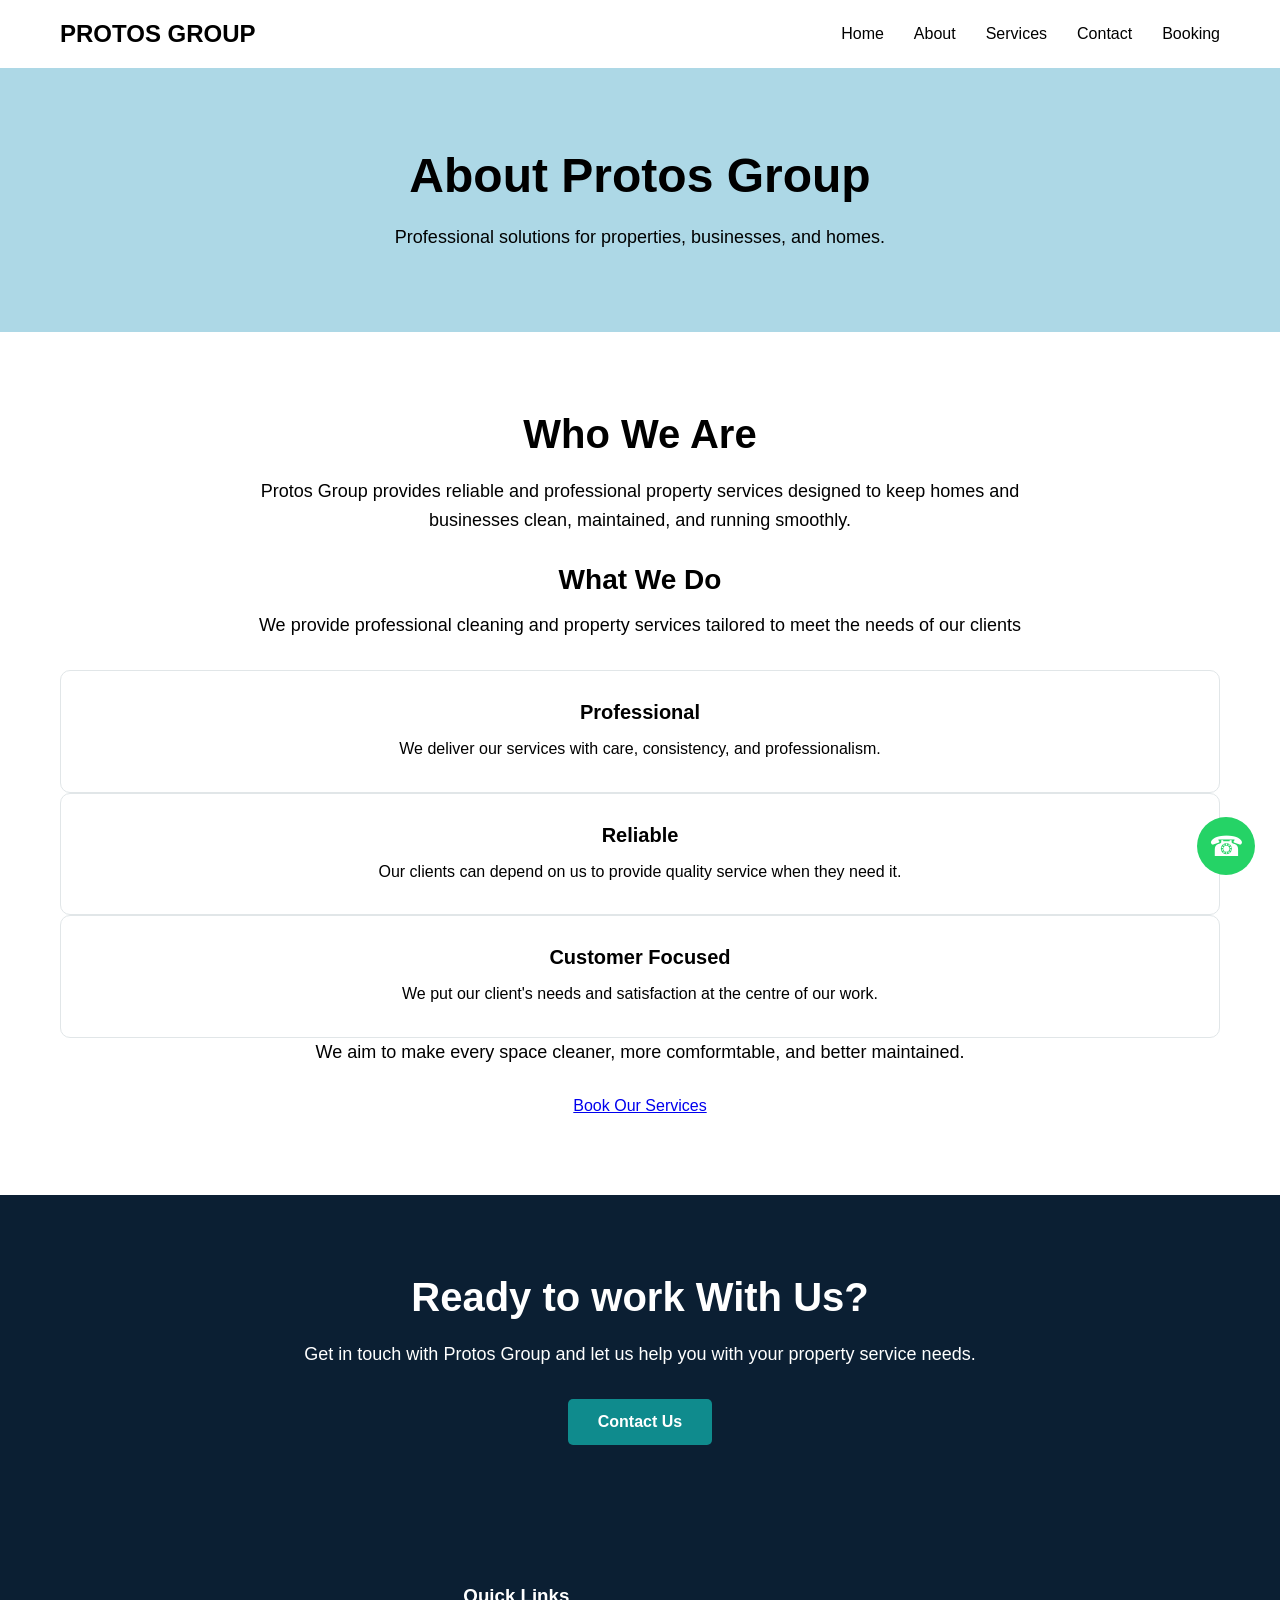
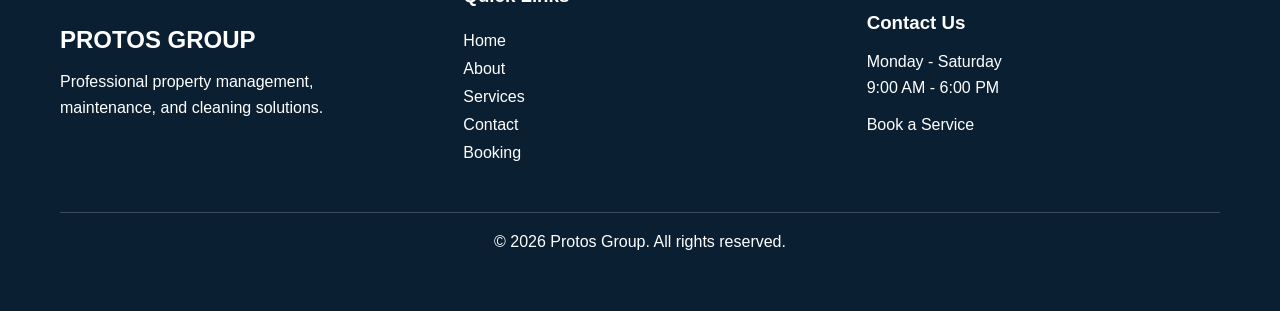
==== about.html @ 8dde9161 "Initial Protos Group website" ====
<!doctype html>
<html lang="en">
  <head>
    <meta charset="UTF-8" />
    <meta name="viewport" content="width=device-width, initial-scale=1.0" />
    <title>About Us | Protos Group</title>
    <link rel="stylesheet" href="./css/style.css" />
  </head>
  <body>
    <header>
      <nav>
        <h1>PROTOS GROUP</h1>
        <button class="menu-toggle" aria-label="Open navigation">
          <span></span>
          <span></span>
          <span></span>
        </button>
        <ul>
          <li><a href="index.html">Home</a></li>
          <li><a href="about.html">About</a></li>
          <li><a href="services.html">Services</a></li>
          <li><a href="contact.html">Contact</a></li>
          <li><a href="booking.html">Booking</a></li>
        </ul>
      </nav>
    </header>
    <main>
      <section class="about-hero">
        <h1>About Protos Group</h1>
        <p>Professional solutions for properties, businesses, and homes.</p>
      </section>
      <section class="about-intro">
        <h2>Who We Are</h2>
        <p>
          Protos Group provides reliable and professional property services
          designed to keep homes and businesses clean, maintained, and running
          smoothly.
        </p>
        <h3>What We Do</h3>
        <p>
          We provide professional cleaning and property services tailored to
          meet the needs of our clients
        </p>
        <div class="about-highlights">
          <div class="highlights">
            <h4>Professional</h4>
            <p>
              We deliver our services with care, consistency, and
              professionalism.
            </p>
          </div>
          <div class="highlights">
            <h4>Reliable</h4>
            <p>
              Our clients can depend on us to provide quality service when they
              need it.
            </p>
          </div>
          <div class="highlights">
            <h4>Customer Focused</h4>
            <p>
              We put our client's needs and satisfaction at the centre of our
              work.
            </p>
          </div>
        </div>
        <p>
          We aim to make every space cleaner, more comformtable, and better
          maintained.
        </p>
        <a href="booking.html">Book Our Services</a>
      </section>
      <section class="about-cta">
        <h2>Ready to work With Us?</h2>
        <p>
          Get in touch with Protos Group and let us help you with your property
          service needs.
        </p>
        <a href="contact.html">Contact Us</a>
      </section>
    </main>
    <a
      href="https://wa.me/2347063300548"
      class="whatsapp-button"
      aria-label="Chat with Protos Group on Whatsapp"
      ><span>☎</span></a
    >
    <footer>
      <div class="footer-content">
        <div class="footer-brand">
          <h2>PROTOS GROUP</h2>
          <p>
            Professional property management, maintenance, and cleaning
            solutions.
          </p>
        </div>
        <div class="footer-links">
          <h3>Quick Links</h3>
          <a href="index.html">Home</a>
          <a href="about.html">About</a>
          <a href="services.html">Services</a>
          <a href="contact.html">Contact</a>
          <a href="booking.html">Booking</a>
        </div>
        <div class="footer-contact">
          <h3>Contact Us</h3>

          <p>Monday - Saturday</p>
          <p>9:00 AM - 6:00 PM</p>

          <a href="booking.html">Book a Service</a>
        </div>
      </div>
      <div class="footer-bottom">
        <p>&copy; 2026 Protos Group. All rights reserved.</p>
      </div>
    </footer>
    <script src="script.js"></script>
  </body>
</html>
---- css/style.css ----
/* GENERAL / RESET */

* {
  margin: 0;
  padding: 0;
  box-sizing: border-box;
}

body {
  font-family: Arial, sans-serif;
}


/* NAVIGATION */

header {
  padding: 20px 60px;
}

nav {
  display: flex;
  justify-content: space-between;
  align-items: center;
}

nav ul {
  display: flex;
  list-style: none;
  gap: 30px;
}

nav a {
  text-decoration: none;
  color: black;
}

.menu-toggle {
  display: none;
  width: 35px;
  padding: 5px;
  border: none;
  background: none;
  cursor: pointer;
}

.menu-toggle span {
  display: block;
  height: 3px;
  margin: 5px 0;
  background-color: black;
  transition: 0.3s ease;
}


/* HOME HERO */

.hero {
  min-height: 80vh;
  display: flex;
  align-items: center;
  padding: 60px;
  background-color: #f4f7f8;
}

.hero-content {
  max-width: 700px;
}

.hero-content h2 {
  font-size: 56px;
  line-height: 1.1;
  margin-bottom: 20px;
}

.hero-content p {
  font-size: 18px;
  line-height: 1.6;
  margin-bottom: 30px;
}

.hero-content a {
  display: inline-block;
  padding: 14px 24px;
  background-color: black;
  color: white;
  text-decoration: none;
  border-radius: 5px;
  font-weight: bold;
}


/* HOME SERVICES */

.services-preview {
  padding: 80px 60px;
}

.services-preview h2 {
  text-align: center;
  font-size: 40px;
  margin-bottom: 50px;
}

.service-container {
  display: flex;
  gap: 30px;
}

.service-card {
  flex: 1;
  padding: 30px;
  background-color: #ffffff;
  border-radius: 10px;
  border: 1px solid #e1e6e8;
  transition:
    transform 0.3s ease,
    box-shadow 0.3s ease;
}

.service-card h3 {
  font-size: 22px;
  margin-bottom: 15px;
}

.service-card p {
  line-height: 1.6;
}

.service-card:hover {
  transform: translateY(-8px);
  box-shadow: 0 10px 25px rgba(0, 0, 0, 0.08);
}


/* HOME ABOUT PREVIEW */

.about-preview {
  padding: 80px 60px;
  background-color: #f4f7f8;
}

.about-content {
  max-width: 800px;
  margin: 0 auto;
  text-align: center;
}

.about-content h2 {
  font-size: 40px;
  margin-bottom: 20px;
}

.about-content p {
  font-size: 18px;
  line-height: 1.6;
  margin-bottom: 30px;
}

.about-content a {
  display: inline-block;
  padding: 14px 28px;
  background-color: #0b1f33;
  color: white;
  text-decoration: none;
  border-radius: 5px;
  font-weight: bold;
  transition: background-color 0.3s ease;
}

.about-content a:hover {
  background-color: #0f8b8d;
}


/* HOME CTA */

.cta {
  padding: 80px 60px;
  background-color: #0b1f33;
  color: white;
}

.cta-content {
  max-width: 800px;
  margin: 0 auto;
  text-align: center;
}

.cta-content h2 {
  font-size: 40px;
  margin-bottom: 20px;
}

.cta-content p {
  font-size: 18px;
  line-height: 1.6;
  margin-bottom: 30px;
}

.cta-content a {
  display: inline-block;
  padding: 14px 30px;
  background-color: #0f8b8d;
  color: white;
  text-decoration: none;
  border-radius: 5px;
  font-weight: bold;
  transition: background-color 0.3s ease;
}

.cta-content a:hover {
  background-color: #ffffff;
  color: #0b1f33;
}


/* ABOUT PAGE */

.about-hero {
  padding: 80px 60px;
  background-color: lightblue;
  text-align: center;
}

.about-hero h1 {
  font-size: 48px;
  margin-bottom: 20px;
}

.about-hero p {
  font-size: 18px;
  line-height: 1.6;
}

.about-intro {
  padding: 80px 60px;
  text-align: center;
}

.about-intro h2 {
  font-size: 40px;
  margin-bottom: 20px;
}

.about-intro > p {
  max-width: 800px;
  margin: 0 auto 30px;
  font-size: 18px;
  line-height: 1.6;
}

.about-intro h3 {
  font-size: 28px;
  margin-bottom: 15px;
}

.about-content {
  max-width: 1000px;
  margin: 50px auto 0;
  display: flex;
  align-items: center;
  gap: 50px;
  text-align: left;
}

.about-text {
  flex: 1;
}

.about-text p {
  line-height: 1.6;
}

.about-image {
  flex: 1;
}

.about-image img {
  width: 100%;
  display: block;
  border-radius: 10px;
}

.about-intro .highlights {
  flex: 1;
  padding: 30px;
  border: 1px solid #e1e6e8;
  border-radius: 10px;
  background-color: #ffffff;
}

.about-intro .highlights h4 {
  font-size: 20px;
  margin-bottom: 12px;
}

.about-intro .highlights p {
  line-height: 1.6;
}


/* ABOUT CTA */

.about-cta {
  padding: 80px 60px;
  background-color: #0b1f33;
  color: white;
  text-align: center;
}

.about-cta h2 {
  font-size: 40px;
  margin-bottom: 20px;
}

.about-cta p {
  max-width: 700px;
  margin: 0 auto 30px;
  font-size: 18px;
  line-height: 1.6;
}

.about-cta a {
  display: inline-block;
  padding: 14px 30px;
  background-color: #0f8b8d;
  color: white;
  text-decoration: none;
  border-radius: 5px;
  font-weight: bold;
}


/* SERVICES PAGE */

.services-hero {
  padding: 80px 60px;
  background-color: #f4f7f8;
  text-align: center;
}

.services-hero h1 {
  font-size: 48px;
  margin-bottom: 20px;
}

.services-hero p {
  max-width: 700px;
  margin: 0 auto;
  font-size: 18px;
  line-height: 1.6;
}

.services-list {
  padding: 80px 60px;
}

.services-list h2 {
  text-align: center;
  font-size: 40px;
  margin-bottom: 50px;
}

.services-grid {
  display: flex;
  gap: 30px;
}

.service-box {
  flex: 1;
  padding: 35px;
  border: 1px solid #e1e6e8;
  border-radius: 10px;
  background-color: #ffffff;
}

.service-box h3 {
  font-size: 24px;
  margin-bottom: 15px;
}

.service-box p {
  line-height: 1.6;
}

.services-cta {
  padding: 80px 60px;
  background-color: #0b1f33;
  color: white;
  text-align: center;
}

.services-cta h2 {
  font-size: 40px;
  margin-bottom: 20px;
}

.services-cta p {
  max-width: 700px;
  margin: 0 auto 30px;
  font-size: 18px;
  line-height: 1.6;
}

.services-cta a {
  display: inline-block;
  padding: 14px 30px;
  background-color: #0f8b8d;
  color: white;
  text-decoration: none;
  border-radius: 5px;
  font-weight: bold;
}


/* CONTACT PAGE */

.contact-hero {
  padding: 80px 60px;
  background-color: #f4f7f8;
  text-align: center;
}

.contact-hero h1 {
  font-size: 48px;
  margin-bottom: 20px;
}

.contact-hero p {
  max-width: 700px;
  margin: 0 auto;
  font-size: 18px;
  line-height: 1.6;
}

.contact-section {
  padding: 80px 60px;
}

.contact-section h2 {
  text-align: center;
  font-size: 40px;
  margin-bottom: 50px;
}

.contact-container {
  max-width: 700px;
  margin: 0 auto;
}

.contact-info {
  padding: 40px;
  border: 1px solid #e1e6e8;
  border-radius: 10px;
  background-color: #ffffff;
}

.contact-info h3 {
  font-size: 28px;
  margin-bottom: 20px;
}

.contact-info p {
  line-height: 1.6;
  margin-bottom: 20px;
}

.contact-info a {
  display: block;
  width: fit-content;
  margin-top: 15px;
  padding: 12px 22px;
  background-color: #0f8b8d;
  color: white;
  text-decoration: none;
  border-radius: 5px;
  font-weight: bold;
}

.contact-cta {
  padding: 80px 60px;
  background-color: #0b1f33;
  color: white;
  text-align: center;
}

.contact-cta h2 {
  font-size: 40px;
  margin-bottom: 20px;
}

.contact-cta p {
  margin-bottom: 30px;
  font-size: 18px;
}

.contact-cta a {
  display: inline-block;
  padding: 14px 30px;
  background-color: #0f8b8d;
  color: white;
  text-decoration: none;
  border-radius: 5px;
  font-weight: bold;
}

/* BOOKING PAGE */
/* BOOKING PAGE */

.booking-hero {
  padding: 80px 60px;
  background-color: #f4f7f8;
  text-align: center;
}

.booking-hero h1 {
  font-size: 48px;
  margin-bottom: 20px;
}

.booking-hero p {
  max-width: 700px;
  margin: 0 auto;
  font-size: 18px;
  line-height: 1.6;
}

.booking-section {
  padding: 80px 60px;
}

.booking-section h2 {
  text-align: center;
  font-size: 40px;
  margin-bottom: 50px;
}

#booking-form {
  max-width: 750px;
  margin: 0 auto;
  padding: 40px;
  border: 1px solid #e1e6e8;
  border-radius: 10px;
  background-color: #ffffff;
}

.form-group {
  margin-bottom: 25px;
}

.form-group label {
  display: block;
  margin-bottom: 8px;
  font-weight: bold;
}

.form-group input,
.form-group select,
.form-group textarea {
  width: 100%;
  padding: 13px;
  border: 1px solid #cfd6da;
  border-radius: 5px;
  font-family: Arial, sans-serif;
  font-size: 16px;
}

.form-group textarea {
  resize: vertical;
}

.form-row {
  display: flex;
  gap: 20px;
}

.form-row .form-group {
  flex: 1;
}

#booking-form button {
  width: 100%;
  padding: 15px;
  border: none;
  border-radius: 5px;
  background-color: #0f8b8d;
  color: white;
  font-size: 16px;
  font-weight: bold;
  cursor: pointer;
}

#booking-form button:hover {
  background-color: #0b1f33;
}


/* WHATSAPP BUTTON */

.whatsapp-button {
  position: fixed;
  right: 25px;
  bottom: 25px;
  width: 58px;
  height: 58px;
  display: flex;
  align-items: center;
  justify-content: center;
  background-color: #25d366;
  color: white;
  text-decoration: none;
  border-radius: 50%;
  font-size: 28px;
  z-index: 1000;
}


/* FOOTER */

footer {
  background-color: #0b1f33;
  color: white;
  padding: 60px;
}

.footer-content {
  display: flex;
  justify-content: space-evenly;
  align-items: center;
  gap: 50px;
}

.footer-content > div {
  flex: 1;
}

.footer-content h2,
.footer-content h3 {
  margin-bottom: 15px;
}

.footer-content p {
  line-height: 1.6;
}

.footer-links {
  display: flex;
  flex-direction: column;
  gap: 10px;
}

.footer-links a {
  color: white;
  text-decoration: none;
}

.footer-contact a {
  display: inline-block;
  margin-top: 15px;
  color: white;
  text-decoration: none;
}

.footer-bottom {
  margin-top: 50px;
  padding-top: 20px;
  border-top: 1px solid rgba(255, 255, 255, 0.2);
  text-align: center;
}


/* MOBILE RESPONSIVENESS */

@media (max-width: 768px) {

  header {
    padding: 20px 30px;
  }

  nav {
    position: relative;
    flex-wrap: wrap;
  }

  .menu-toggle {
    display: block;
  }

  nav ul {
    display: none;
    width: 100%;
    flex-direction: column;
    gap: 15px;
    align-items: center;
    padding: 20px 0;
  }

  nav ul.show-menu {
    display: flex;
  }


  /* HOME */

  .hero {
    min-height: auto;
    padding: 60px 30px;
  }

  .hero-content h2 {
    font-size: 40px;
  }

  .hero-content p {
    font-size: 16px;
  }

  .service-container {
    flex-direction: column;
  }

  .services-preview {
    padding: 60px 30px;
  }

  .services-preview h2 {
    font-size: 34px;
  }

  .about-preview {
    padding: 60px 30px;
  }

  .about-content h2 {
    font-size: 34px;
  }

  .cta {
    padding: 60px 30px;
  }


  /* ABOUT */

  .about-hero {
    padding: 60px 30px;
  }

  .about-hero h1 {
    font-size: 38px;
  }

  .about-intro {
    padding: 60px 30px;
  }

  .about-intro h2 {
    font-size: 34px;
  }

  .about-content {
    flex-direction: column;
    gap: 30px;
  }

  .about-text,
  .about-image {
    width: 100%;
  }

  .about-cta {
    padding: 60px 30px;
  }

  .about-cta h2 {
    font-size: 34px;
  }


  /* SERVICES */

  .services-hero {
    padding: 60px 30px;
  }

  .services-hero h1 {
    font-size: 38px;
  }

  .services-list {
    padding: 60px 30px;
  }

  .services-list h2 {
    font-size: 34px;
  }

  .services-grid {
    flex-direction: column;
  }

  .service-box {
    width: 100%;
  }

  .services-cta {
    padding: 60px 30px;
  }

  .services-cta h2 {
    font-size: 34px;
  }


  /* CONTACT */

  .contact-hero {
    padding: 60px 30px;
  }

  .contact-hero h1 {
    font-size: 38px;
  }

  .contact-section {
    padding: 60px 30px;
  }

  .contact-section h2 {
    font-size: 34px;
  }

  .contact-info {
    padding: 30px;
  }

  .contact-cta {
    padding: 60px 30px;
  }

  .contact-cta h2 {
    font-size: 34px;
  }

  /* BOOKING  */
  /* BOOKING RESPONSIVENESS */

.booking-hero {
  padding: 60px 30px;
}

.booking-hero h1 {
  font-size: 38px;
}

.booking-section {
  padding: 60px 30px;
}

.booking-section h2 {
  font-size: 34px;
}

#booking-form {
  padding: 30px;
}

.form-row {
  flex-direction: column;
  gap: 0;
}


  /* FOOTER */

  footer {
    padding: 50px 30px;
  }

  .footer-content {
    flex-direction: column;
    align-items: flex-start;
    gap: 40px;
  }

  .footer-content > div {
    width: 100%;
  }

  .footer-bottom {
    margin-top: 40px;
  }


  /* WHATSAPP */

  .whatsapp-button {
    right: 20px;
    bottom: 20px;
    width: 55px;
    height: 55px;
    font-size: 26px;
  }
}
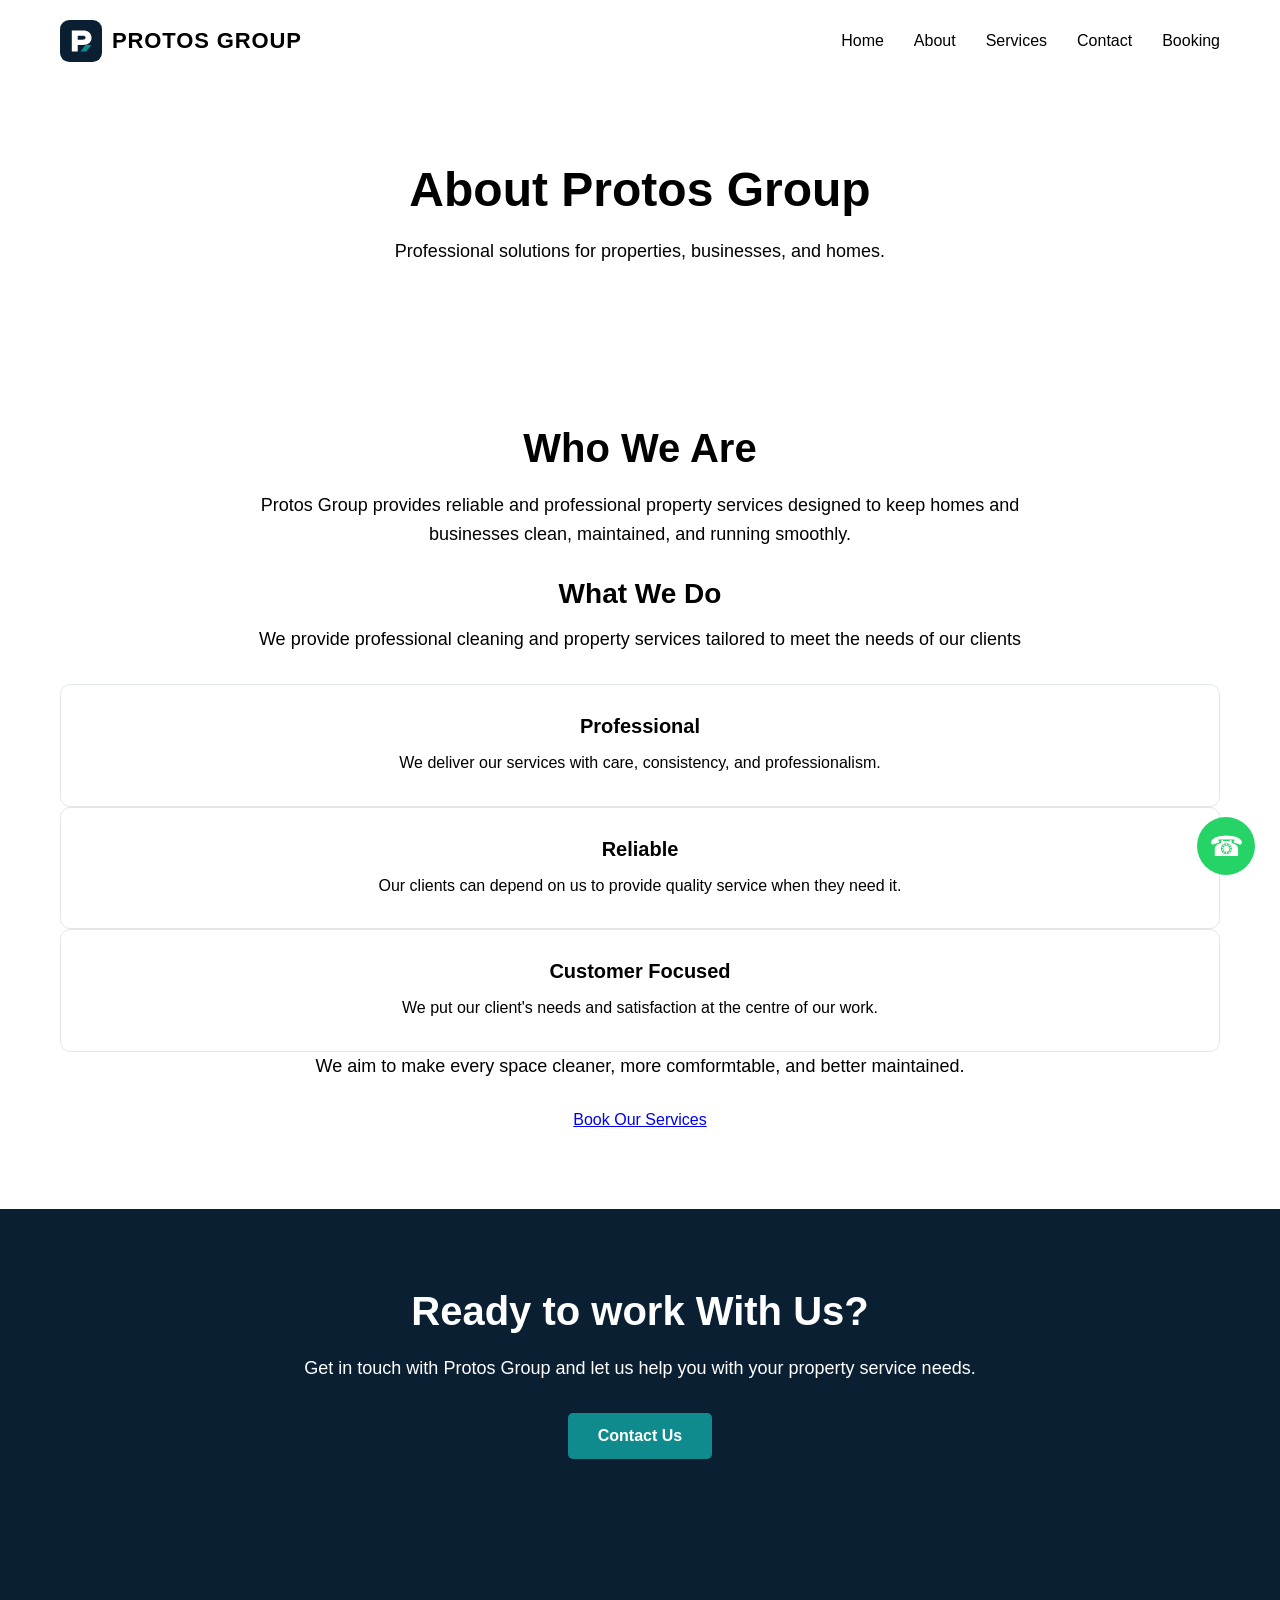
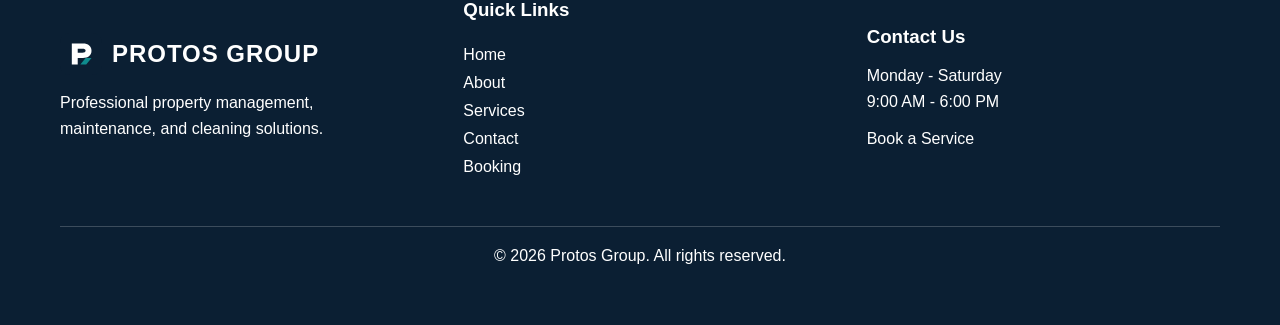
==== commit 91ff7586: "Add Protos Group logo" ====
--- a/about.html
+++ b/about.html
@@ -9,7 +9,10 @@
   <body>
     <header>
       <nav>
-        <h1>PROTOS GROUP</h1>
+        <a class="brand" href="index.html" aria-label="Protos Group home">
+          <img src="logo.svg" alt="" />
+          <span>PROTOS GROUP</span>
+        </a>
         <button class="menu-toggle" aria-label="Open navigation">
           <span></span>
           <span></span>
@@ -88,7 +91,10 @@
     <footer>
       <div class="footer-content">
         <div class="footer-brand">
-          <h2>PROTOS GROUP</h2>
+          <h2 class="footer-logo">
+            <img src="logo.svg" alt="" />
+            <span>PROTOS GROUP</span>
+          </h2>
           <p>
             Professional property management, maintenance, and cleaning
             solutions.
--- a/css/style.css
+++ b/css/style.css
@@ -10,7 +10,6 @@
   font-family: Arial, sans-serif;
 }
 
-
 /* NAVIGATION */
 
 header {
@@ -21,6 +20,32 @@
   display: flex;
   justify-content: space-between;
   align-items: center;
+}
+
+.brand,
+.footer-logo {
+  display: inline-flex;
+  align-items: center;
+  gap: 10px;
+  color: inherit;
+  text-decoration: none;
+  letter-spacing: 0.04em;
+}
+
+.brand img,
+.footer-logo img {
+  width: 42px;
+  height: 42px;
+  flex: 0 0 auto;
+}
+
+.brand {
+  font-size: 22px;
+  font-weight: 700;
+}
+
+.footer-logo {
+  font-size: 24px;
 }
 
 nav ul {
@@ -51,7 +76,6 @@
   transition: 0.3s ease;
 }
 
-
 /* HOME HERO */
 
 .hero {
@@ -87,7 +111,6 @@
   border-radius: 5px;
   font-weight: bold;
 }
-
 
 /* HOME SERVICES */
 
@@ -131,7 +154,6 @@
   box-shadow: 0 10px 25px rgba(0, 0, 0, 0.08);
 }
 
-
 /* HOME ABOUT PREVIEW */
 
 .about-preview {
@@ -171,7 +193,6 @@
   background-color: #0f8b8d;
 }
 
-
 /* HOME CTA */
 
 .cta {
@@ -213,12 +234,11 @@
   color: #0b1f33;
 }
 
-
 /* ABOUT PAGE */
 
 .about-hero {
   padding: 80px 60px;
-  background-color: lightblue;
+  background-color: white;
   text-align: center;
 }
 
@@ -298,7 +318,6 @@
   line-height: 1.6;
 }
 
-
 /* ABOUT CTA */
 
 .about-cta {
@@ -329,7 +348,6 @@
   border-radius: 5px;
   font-weight: bold;
 }
-
 
 /* SERVICES PAGE */
 
@@ -412,7 +430,6 @@
   font-weight: bold;
 }
 
-
 /* CONTACT PAGE */
 
 .contact-hero {
@@ -505,6 +522,7 @@
 }
 
 /* BOOKING PAGE */
+
 /* BOOKING PAGE */
 
 .booking-hero {
@@ -593,7 +611,6 @@
 #booking-form button:hover {
   background-color: #0b1f33;
 }
-
 
 /* WHATSAPP BUTTON */
 
@@ -614,7 +631,6 @@
   z-index: 1000;
 }
 
-
 /* FOOTER */
 
 footer {
@@ -668,13 +684,20 @@
   text-align: center;
 }
 
-
 /* MOBILE RESPONSIVENESS */
 
 @media (max-width: 768px) {
-
   header {
     padding: 20px 30px;
+  }
+
+  .brand {
+    font-size: 18px;
+  }
+
+  .brand img {
+    width: 36px;
+    height: 36px;
   }
 
   nav {
@@ -699,7 +722,6 @@
     display: flex;
   }
 
-
   /* HOME */
 
   .hero {
@@ -738,7 +760,6 @@
   .cta {
     padding: 60px 30px;
   }
-
 
   /* ABOUT */
 
@@ -776,7 +797,6 @@
     font-size: 34px;
   }
 
-
   /* SERVICES */
 
   .services-hero {
@@ -811,7 +831,6 @@
     font-size: 34px;
   }
 
-
   /* CONTACT */
 
   .contact-hero {
@@ -845,31 +864,30 @@
   /* BOOKING  */
   /* BOOKING RESPONSIVENESS */
 
-.booking-hero {
-  padding: 60px 30px;
-}
-
-.booking-hero h1 {
-  font-size: 38px;
-}
-
-.booking-section {
-  padding: 60px 30px;
-}
-
-.booking-section h2 {
-  font-size: 34px;
-}
-
-#booking-form {
-  padding: 30px;
-}
-
-.form-row {
-  flex-direction: column;
-  gap: 0;
-}
-
+  .booking-hero {
+    padding: 60px 30px;
+  }
+
+  .booking-hero h1 {
+    font-size: 38px;
+  }
+
+  .booking-section {
+    padding: 60px 30px;
+  }
+
+  .booking-section h2 {
+    font-size: 34px;
+  }
+
+  #booking-form {
+    padding: 30px;
+  }
+
+  .form-row {
+    flex-direction: column;
+    gap: 0;
+  }
 
   /* FOOTER */
 
@@ -890,7 +908,6 @@
   .footer-bottom {
     margin-top: 40px;
   }
-
 
   /* WHATSAPP */
 
@@ -901,4 +918,4 @@
     height: 55px;
     font-size: 26px;
   }
-}+}
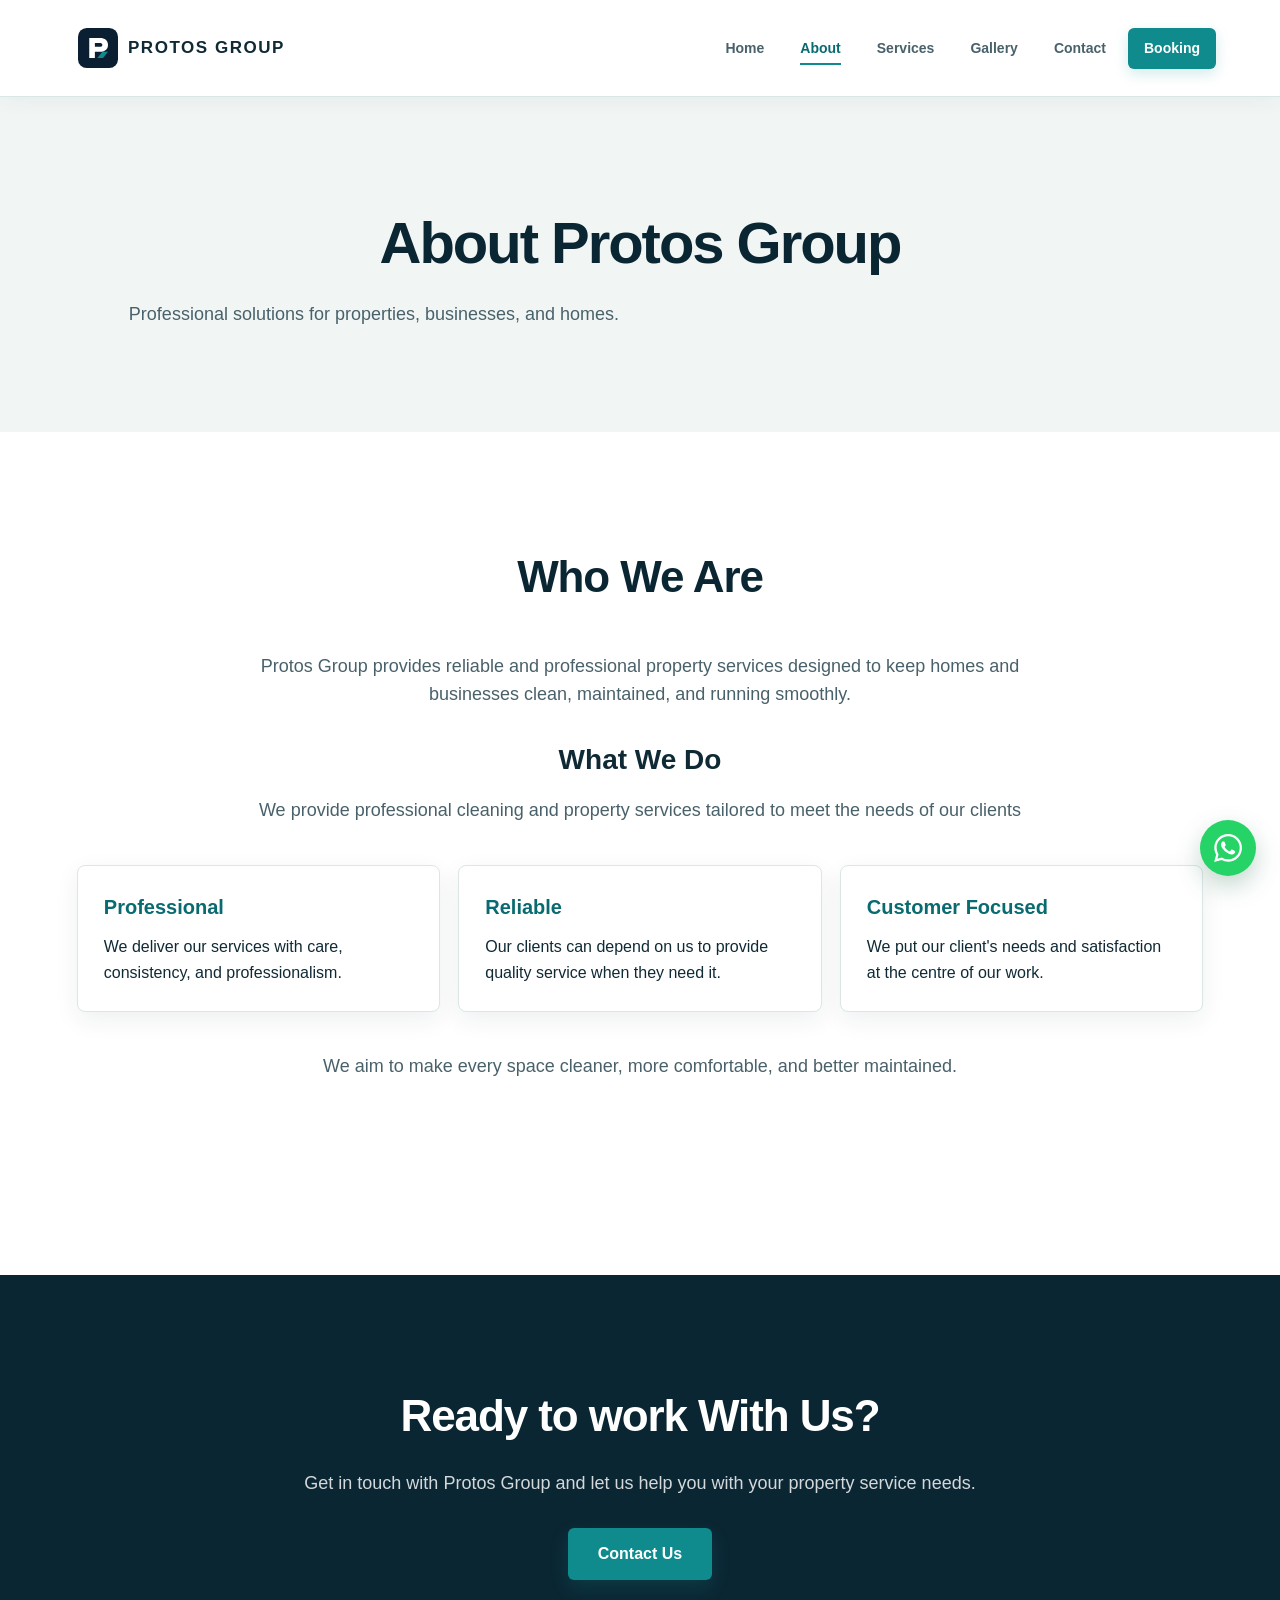
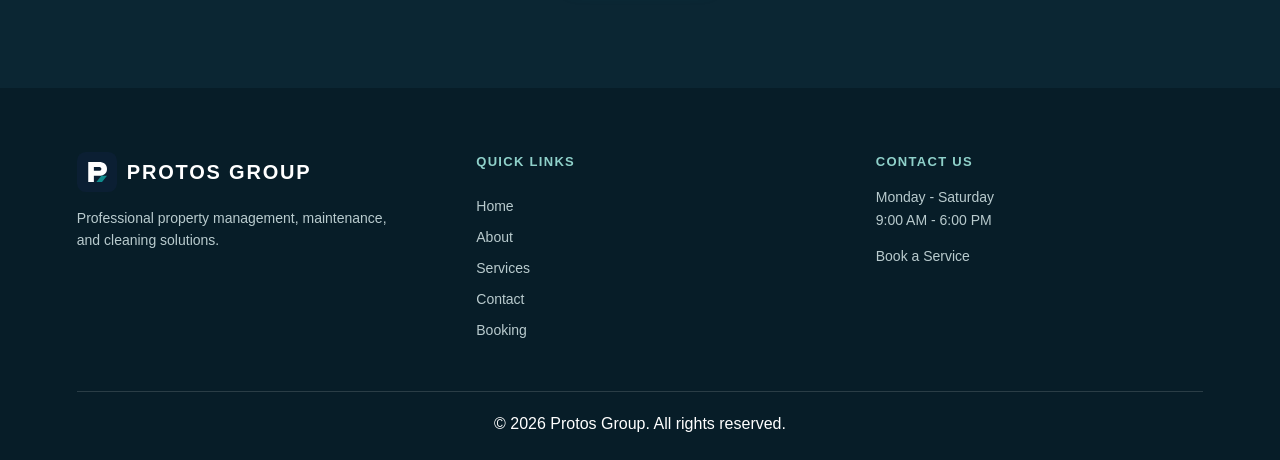
==== commit 7853723c: "Polish Protos Group UI and gallery" ====
--- a/about.html
+++ b/about.html
@@ -4,6 +4,7 @@
     <meta charset="UTF-8" />
     <meta name="viewport" content="width=device-width, initial-scale=1.0" />
     <title>About Us | Protos Group</title>
+    <link rel="icon" href="./logo.svg" type="image/svg+xml" />
     <link rel="stylesheet" href="./css/style.css" />
   </head>
   <body>
@@ -20,8 +21,9 @@
         </button>
         <ul>
           <li><a href="index.html">Home</a></li>
-          <li><a href="about.html">About</a></li>
+          <li><a href="about.html" aria-current="page">About</a></li>
           <li><a href="services.html">Services</a></li>
+          <li><a href="index.html#gallery">Gallery</a></li>
           <li><a href="contact.html">Contact</a></li>
           <li><a href="booking.html">Booking</a></li>
         </ul>
@@ -68,7 +70,7 @@
           </div>
         </div>
         <p>
-          We aim to make every space cleaner, more comformtable, and better
+          We aim to make every space cleaner, more comfortable, and better
           maintained.
         </p>
         <a href="booking.html">Book Our Services</a>
@@ -86,8 +88,11 @@
       href="https://wa.me/2347063300548"
       class="whatsapp-button"
       aria-label="Chat with Protos Group on Whatsapp"
-      ><span>☎</span></a
-    >
+      ><svg viewBox="0 0 24 24" aria-hidden="true">
+        <path
+          d="M20.52 3.48A11.82 11.82 0 0 0 12.09 0C5.56 0 .24 5.32.24 11.86c0 2.09.55 4.13 1.59 5.93L.14 24l6.35-1.66a11.86 11.86 0 0 0 5.6 1.42h.01c6.53 0 11.85-5.32 11.85-11.86 0-3.17-1.23-6.15-3.43-8.42ZM12.1 21.72h-.01a9.85 9.85 0 0 1-5.03-1.38l-.36-.21-3.77.99 1.01-3.67-.23-.38a9.84 9.84 0 0 1-1.5-5.21C2.21 6.43 6.64 2 12.1 2c2.65 0 5.14 1.03 7.01 2.9a9.85 9.85 0 0 1 2.9 7.01c0 5.46-4.44 9.81-9.91 9.81Zm5.41-7.36c-.3-.15-1.77-.87-2.04-.97-.27-.1-.47-.15-.67.15-.2.3-.77.97-.94 1.17-.17.2-.35.22-.64.07-.3-.15-1.26-.46-2.4-1.48-.89-.79-1.49-1.77-1.66-2.07-.17-.3-.02-.46.13-.61.13-.13.3-.35.45-.52.15-.17.2-.3.3-.5.1-.2.05-.37-.02-.52-.07-.15-.67-1.61-.92-2.21-.24-.58-.48-.5-.67-.51h-.57c-.2 0-.52.07-.79.37-.27.3-1.04 1.02-1.04 2.49s1.07 2.89 1.22 3.09c.15.2 2.1 3.2 5.08 4.49.71.31 1.27.49 1.71.63.72.23 1.38.2 1.9.12.58-.09 1.77-.72 2.02-1.42.25-.7.25-1.3.17-1.42-.07-.12-.27-.2-.57-.35Z"
+        /></svg
+    ></a>
     <footer>
       <div class="footer-content">
         <div class="footer-brand">
--- a/css/style.css
+++ b/css/style.css
@@ -631,6 +631,12 @@
   z-index: 1000;
 }
 
+.whatsapp-button svg {
+  width: 28px;
+  height: 28px;
+  fill: currentColor;
+}
+
 /* FOOTER */
 
 footer {
@@ -919,3 +925,809 @@
     font-size: 26px;
   }
 }
+
+/* GALLERY */
+
+.gallery-section {
+  padding: clamp(72px, 9vw, 112px) clamp(24px, 6vw, 80px);
+  background: #f8fbfa;
+}
+
+.gallery-heading {
+  max-width: 650px;
+  margin: 0 auto 42px;
+  text-align: center;
+}
+
+.section-kicker {
+  margin-bottom: 10px;
+  color: var(--teal-dark);
+  font-size: 12px;
+  font-weight: 800;
+  letter-spacing: 0.14em;
+  text-transform: uppercase;
+}
+
+.gallery-heading h2 {
+  margin-bottom: 14px;
+  color: var(--navy);
+  font-size: clamp(30px, 4vw, 44px);
+  letter-spacing: -0.025em;
+}
+
+.gallery-heading > p:last-child {
+  color: var(--ink-soft);
+}
+
+.gallery-grid {
+  display: grid;
+  grid-template-columns: repeat(3, minmax(0, 1fr));
+  max-width: var(--content-width);
+  margin: 0 auto;
+  gap: 22px;
+}
+
+.gallery-card {
+  overflow: hidden;
+  border: 1px solid var(--line);
+  border-radius: 8px;
+  background: var(--white);
+  box-shadow: var(--shadow-sm);
+  transition:
+    border-color 220ms ease,
+    box-shadow 220ms ease,
+    transform 220ms ease;
+}
+
+.gallery-card:hover {
+  border-color: rgba(15, 139, 141, 0.45);
+  box-shadow: var(--shadow-md);
+  transform: translateY(-5px);
+}
+
+.gallery-image {
+  aspect-ratio: 3 / 2;
+  overflow: hidden;
+  background: var(--mist);
+}
+
+.gallery-image img {
+  display: block;
+  width: 100%;
+  height: 100%;
+  object-fit: cover;
+  transition: transform 350ms ease;
+}
+
+.gallery-card:hover .gallery-image img {
+  transform: scale(1.035);
+}
+
+.gallery-card figcaption {
+  padding: 18px 20px 20px;
+}
+
+.gallery-card figcaption span {
+  color: var(--teal-dark);
+  font-size: 11px;
+  font-weight: 800;
+  letter-spacing: 0.08em;
+  text-transform: uppercase;
+}
+
+.gallery-card figcaption h3 {
+  margin-top: 6px;
+  color: var(--navy);
+  font-size: 18px;
+}
+
+@media (max-width: 900px) {
+  .gallery-grid {
+    grid-template-columns: repeat(2, minmax(0, 1fr));
+  }
+}
+
+@media (max-width: 560px) {
+  .gallery-grid {
+    grid-template-columns: 1fr;
+  }
+
+  .gallery-heading {
+    margin-bottom: 32px;
+  }
+}
+
+/* DESIGN SYSTEM REFINEMENTS */
+
+:root {
+  --ink: #102a35;
+  --ink-soft: #49616a;
+  --navy: #0b2633;
+  --teal: #0f8b8d;
+  --teal-dark: #096b70;
+  --mist: #f1f6f5;
+  --line: #dbe7e5;
+  --white: #ffffff;
+  --shadow-sm: 0 8px 24px rgba(16, 42, 53, 0.07);
+  --shadow-md: 0 18px 45px rgba(16, 42, 53, 0.12);
+  --content-width: 1180px;
+}
+
+html {
+  scroll-behavior: smooth;
+}
+
+body {
+  color: var(--ink);
+  background: var(--white);
+  font-family: "Avenir Next", "Segoe UI", sans-serif;
+  line-height: 1.5;
+}
+
+header {
+  position: relative;
+  z-index: 10;
+  padding: 18px clamp(24px, 5vw, 72px);
+  background: rgba(255, 255, 255, 0.96);
+  border-bottom: 1px solid var(--line);
+}
+
+nav {
+  max-width: var(--content-width);
+  margin: 0 auto;
+}
+
+.brand,
+.footer-logo {
+  letter-spacing: 0.09em;
+}
+
+.brand {
+  color: var(--ink);
+  font-size: 17px;
+  font-weight: 800;
+}
+
+.brand img,
+.footer-logo img {
+  width: 40px;
+  height: 40px;
+}
+
+nav ul {
+  align-items: center;
+  gap: 8px;
+}
+
+nav a {
+  position: relative;
+  display: block;
+  padding: 10px 14px;
+  color: var(--ink-soft);
+  font-size: 14px;
+  font-weight: 700;
+  transition:
+    color 180ms ease,
+    background-color 180ms ease;
+}
+
+nav a::after {
+  position: absolute;
+  right: 14px;
+  bottom: 4px;
+  left: 14px;
+  height: 2px;
+  background: var(--teal);
+  content: "";
+  transform: scaleX(0);
+  transform-origin: left;
+  transition: transform 180ms ease;
+}
+
+nav a:hover,
+nav a:focus-visible {
+  color: var(--teal-dark);
+}
+
+nav a:hover::after,
+nav a:focus-visible::after {
+  transform: scaleX(1);
+}
+
+a:focus-visible,
+button:focus-visible,
+input:focus-visible,
+select:focus-visible,
+textarea:focus-visible {
+  outline: 3px solid rgba(15, 139, 141, 0.28);
+  outline-offset: 3px;
+}
+
+.menu-toggle {
+  width: 42px;
+  padding: 8px;
+  border-radius: 6px;
+}
+
+.menu-toggle span {
+  height: 2px;
+  background-color: var(--ink);
+}
+
+.hero,
+.about-hero,
+.services-hero,
+.contact-hero,
+.booking-hero {
+  position: relative;
+  overflow: hidden;
+  background: var(--mist);
+}
+
+.hero {
+  min-height: 620px;
+  padding: clamp(72px, 10vw, 128px) clamp(24px, 8vw, 120px);
+  background: linear-gradient(105deg, #e5f0ed 0%, #f7faf9 58%, #d9ece9 100%);
+}
+
+.hero::after {
+  position: absolute;
+  top: 0;
+  right: 0;
+  width: 38%;
+  height: 100%;
+  border-left: 1px solid rgba(15, 139, 141, 0.12);
+  background: rgba(255, 255, 255, 0.3);
+  content: "";
+  transform: skewX(-12deg) translateX(30%);
+}
+
+.hero-content {
+  position: relative;
+  z-index: 1;
+  max-width: 680px;
+}
+
+.hero-content h2,
+.about-hero h1,
+.services-hero h1,
+.contact-hero h1,
+.booking-hero h1 {
+  color: var(--navy);
+  letter-spacing: -0.035em;
+  font-weight: 800;
+}
+
+.hero-content h2 {
+  max-width: 650px;
+  margin-bottom: 24px;
+  font-size: clamp(42px, 5.4vw, 72px);
+  line-height: 1.02;
+}
+
+.hero-content p,
+.about-hero p,
+.services-hero p,
+.contact-hero p,
+.booking-hero p {
+  color: var(--ink-soft);
+}
+
+.hero-content p {
+  max-width: 600px;
+  margin-bottom: 34px;
+  font-size: 18px;
+}
+
+.hero-content a,
+.about-content a,
+.cta-content a,
+.about-cta a,
+.services-cta a,
+.contact-info a,
+.contact-cta a,
+#booking-form button {
+  border-radius: 6px;
+  background: var(--teal);
+  box-shadow: 0 8px 18px rgba(15, 139, 141, 0.2);
+  transition:
+    background-color 180ms ease,
+    box-shadow 180ms ease,
+    transform 180ms ease;
+}
+
+.hero-content a:hover,
+.about-content a:hover,
+.cta-content a:hover,
+.about-cta a:hover,
+.services-cta a:hover,
+.contact-info a:hover,
+.contact-cta a:hover,
+#booking-form button:hover {
+  background: var(--teal-dark);
+  box-shadow: 0 12px 24px rgba(15, 139, 141, 0.24);
+  transform: translateY(-2px);
+}
+
+.services-preview,
+.about-intro,
+.services-list,
+.contact-section,
+.booking-section {
+  padding: clamp(72px, 9vw, 112px) clamp(24px, 6vw, 80px);
+}
+
+.services-preview h2,
+.about-intro h2,
+.services-list h2,
+.contact-section h2,
+.booking-section h2 {
+  margin-bottom: 42px;
+  color: var(--navy);
+  font-size: clamp(30px, 4vw, 44px);
+  letter-spacing: -0.025em;
+}
+
+.service-container,
+.services-grid {
+  max-width: var(--content-width);
+  margin: 0 auto;
+  gap: 22px;
+}
+
+.service-card,
+.service-box,
+.about-intro .highlights,
+.contact-info,
+#booking-form {
+  border: 1px solid var(--line);
+  border-radius: 8px;
+  box-shadow: var(--shadow-sm);
+}
+
+.service-card,
+.service-box {
+  padding: 32px;
+  background: var(--white);
+  transition:
+    transform 220ms ease,
+    box-shadow 220ms ease,
+    border-color 220ms ease;
+}
+
+.service-card:hover,
+.service-box:hover {
+  border-color: rgba(15, 139, 141, 0.45);
+  box-shadow: var(--shadow-md);
+  transform: translateY(-6px);
+}
+
+.service-card h3,
+.service-box h3 {
+  margin-bottom: 14px;
+  color: var(--navy);
+  font-size: 20px;
+}
+
+.service-card p,
+.service-box p,
+.about-intro > p,
+.about-text p,
+.contact-info p {
+  color: var(--ink-soft);
+}
+
+.about-preview {
+  padding: clamp(72px, 9vw, 112px) 24px;
+  background: var(--mist);
+}
+
+.about-content {
+  max-width: 760px;
+}
+
+.about-content h2,
+.cta-content h2,
+.about-cta h2,
+.services-cta h2,
+.contact-cta h2 {
+  color: inherit;
+  font-size: clamp(30px, 4vw, 44px);
+  letter-spacing: -0.025em;
+}
+
+.about-content p,
+.cta-content p,
+.about-cta p,
+.services-cta p,
+.contact-cta p {
+  color: inherit;
+  opacity: 0.82;
+}
+
+.cta,
+.about-cta,
+.services-cta,
+.contact-cta {
+  padding: clamp(72px, 9vw, 108px) 24px;
+  background: var(--navy);
+}
+
+.about-hero,
+.services-hero,
+.contact-hero,
+.booking-hero {
+  padding: clamp(72px, 8vw, 104px) 24px;
+}
+
+.about-hero h1,
+.services-hero h1,
+.contact-hero h1,
+.booking-hero h1 {
+  margin-bottom: 14px;
+  font-size: clamp(38px, 5vw, 58px);
+}
+
+.about-hero p,
+.services-hero p,
+.contact-hero p,
+.booking-hero p {
+  max-width: 700px;
+}
+
+.about-intro {
+  text-align: center;
+}
+
+.about-content.about-content,
+.about-intro > p,
+.about-intro > a {
+  text-align: center;
+}
+
+.about-highlights {
+  display: grid;
+  grid-template-columns: repeat(3, 1fr);
+  max-width: var(--content-width);
+  margin: 40px auto;
+  gap: 18px;
+}
+
+.about-intro .highlights {
+  padding: 26px;
+  text-align: left;
+}
+
+.about-intro .highlights h4 {
+  color: var(--teal-dark);
+}
+
+.about-intro > a {
+  display: inline-block;
+  padding: 14px 28px;
+  color: var(--white);
+  text-decoration: none;
+  font-weight: 700;
+}
+
+#booking-form {
+  max-width: 780px;
+  padding: clamp(24px, 5vw, 44px);
+  background: var(--white);
+  box-shadow: var(--shadow-md);
+}
+
+.form-group label {
+  color: var(--ink);
+  font-size: 14px;
+}
+
+.form-group input,
+.form-group select,
+.form-group textarea {
+  border: 1px solid #c8d9d7;
+  border-radius: 5px;
+  color: var(--ink);
+  background: #fbfdfc;
+  transition:
+    border-color 180ms ease,
+    box-shadow 180ms ease;
+}
+
+.form-group input:focus,
+.form-group select:focus,
+.form-group textarea:focus {
+  border-color: var(--teal);
+  box-shadow: 0 0 0 4px rgba(15, 139, 141, 0.1);
+  outline: none;
+}
+
+.whatsapp-button {
+  right: 24px;
+  bottom: 24px;
+  width: 56px;
+  height: 56px;
+  box-shadow: 0 10px 24px rgba(19, 95, 58, 0.25);
+  transition:
+    transform 180ms ease,
+    box-shadow 180ms ease;
+}
+
+.whatsapp-button:hover {
+  box-shadow: 0 14px 30px rgba(19, 95, 58, 0.32);
+  transform: translateY(-3px);
+}
+
+footer {
+  padding: 64px clamp(24px, 6vw, 80px) 24px;
+  background: #071d28;
+}
+
+.footer-content {
+  max-width: var(--content-width);
+  margin: 0 auto;
+  align-items: flex-start;
+  gap: 72px;
+}
+
+.footer-content > div {
+  flex: 1;
+}
+
+.footer-brand {
+  max-width: 360px;
+}
+
+.footer-logo {
+  color: var(--white);
+  font-size: 20px;
+}
+
+.footer-content h3 {
+  color: #8fd1ca;
+  font-size: 13px;
+  letter-spacing: 0.1em;
+  text-transform: uppercase;
+}
+
+.footer-content p,
+.footer-links a,
+.footer-contact a {
+  color: #b9cbce;
+  font-size: 14px;
+}
+
+.footer-links a,
+.footer-contact a {
+  transition: color 180ms ease;
+}
+
+.footer-links a:hover,
+.footer-contact a:hover {
+  color: var(--white);
+}
+
+.footer-bottom {
+  max-width: var(--content-width);
+  margin: 50px auto 0;
+  border-color: rgba(255, 255, 255, 0.14);
+}
+
+@media (max-width: 768px) {
+  header {
+    padding: 14px 20px;
+  }
+
+  .brand {
+    font-size: 15px;
+  }
+
+  nav ul {
+    margin-top: 14px;
+    padding: 14px 0 4px;
+    border-top: 1px solid var(--line);
+  }
+
+  nav a {
+    width: 100%;
+    padding: 10px 0;
+    text-align: center;
+  }
+
+  nav a::after {
+    right: 30%;
+    bottom: 3px;
+    left: 30%;
+  }
+
+  .hero {
+    min-height: 540px;
+    padding: 72px 24px;
+  }
+
+  .hero::after {
+    width: 56%;
+    opacity: 0.5;
+  }
+
+  .hero-content h2 {
+    font-size: clamp(40px, 12vw, 56px);
+  }
+
+  .hero-content p {
+    font-size: 16px;
+  }
+
+  .about-highlights {
+    grid-template-columns: 1fr;
+    margin-top: 32px;
+  }
+
+  .about-intro .highlights {
+    text-align: center;
+  }
+
+  .footer-content {
+    gap: 38px;
+  }
+}
+
+/* UI POLISH */
+
+header {
+  position: sticky;
+  top: 0;
+  background: rgba(255, 255, 255, 0.94);
+  box-shadow: 0 4px 18px rgba(16, 42, 53, 0.05);
+  backdrop-filter: blur(12px);
+}
+
+section[id] {
+  scroll-margin-top: 92px;
+}
+
+nav a[href="booking.html"] {
+  padding: 10px 16px;
+  border-radius: 6px;
+  color: var(--white);
+  background: var(--teal);
+  box-shadow: 0 5px 14px rgba(15, 139, 141, 0.18);
+}
+
+nav a[href="booking.html"]::after {
+  display: none;
+}
+
+nav a[href="booking.html"]:hover,
+nav a[href="booking.html"]:focus-visible {
+  color: var(--white);
+  background: var(--teal-dark);
+}
+
+.service-card,
+.service-box {
+  position: relative;
+  min-height: 190px;
+}
+
+.service-card::before,
+.service-box::before {
+  display: block;
+  width: fit-content;
+  margin-bottom: 22px;
+  padding: 5px 9px;
+  border-radius: 999px;
+  color: var(--teal-dark);
+  background: var(--mist);
+  content: "SERVICE";
+  font-size: 10px;
+  font-weight: 800;
+  letter-spacing: 0.1em;
+}
+
+.service-card:nth-child(2)::before,
+.service-box:nth-child(2)::before {
+  color: #82601e;
+  background: #fff5df;
+  content: "CARE & UPKEEP";
+}
+
+.service-card:nth-child(3)::before,
+.service-box:nth-child(3)::before {
+  color: #24704f;
+  background: #e6f4ed;
+  content: "FINISHING";
+}
+
+@media (max-width: 768px) {
+  nav a[href="booking.html"] {
+    width: auto;
+    padding: 10px 16px;
+  }
+}
+
+nav a[aria-current="page"] {
+  color: var(--teal-dark);
+}
+
+nav a[aria-current="page"]::after {
+  transform: scaleX(1);
+}
+
+.trust-section {
+  padding: clamp(72px, 9vw, 112px) clamp(24px, 6vw, 80px);
+  background: var(--white);
+}
+
+.trust-heading {
+  max-width: 620px;
+  margin: 0 auto 42px;
+  text-align: center;
+}
+
+.trust-heading h2 {
+  color: var(--navy);
+  font-size: clamp(30px, 4vw, 44px);
+  letter-spacing: -0.025em;
+}
+
+.trust-grid {
+  display: grid;
+  grid-template-columns: repeat(3, minmax(0, 1fr));
+  max-width: var(--content-width);
+  margin: 0 auto;
+  border-top: 1px solid var(--line);
+}
+
+.trust-item {
+  padding: 28px 28px 0;
+  border-right: 1px solid var(--line);
+}
+
+.trust-item:last-child {
+  border-right: 0;
+}
+
+.trust-number {
+  display: block;
+  margin-bottom: 20px;
+  color: var(--teal);
+  font-size: 13px;
+  font-weight: 800;
+  letter-spacing: 0.1em;
+}
+
+.trust-item h3 {
+  margin-bottom: 10px;
+  color: var(--navy);
+  font-size: 20px;
+}
+
+.trust-item p {
+  color: var(--ink-soft);
+  font-size: 15px;
+}
+
+.form-note {
+  margin-top: 14px;
+  color: var(--ink-soft);
+  font-size: 12px;
+  line-height: 1.5;
+  text-align: center;
+}
+
+@media (max-width: 768px) {
+  .trust-grid {
+    grid-template-columns: 1fr;
+  }
+
+  .trust-item {
+    padding: 24px 0;
+    border-right: 0;
+    border-bottom: 1px solid var(--line);
+  }
+
+  .trust-item:last-child {
+    border-bottom: 0;
+  }
+}
